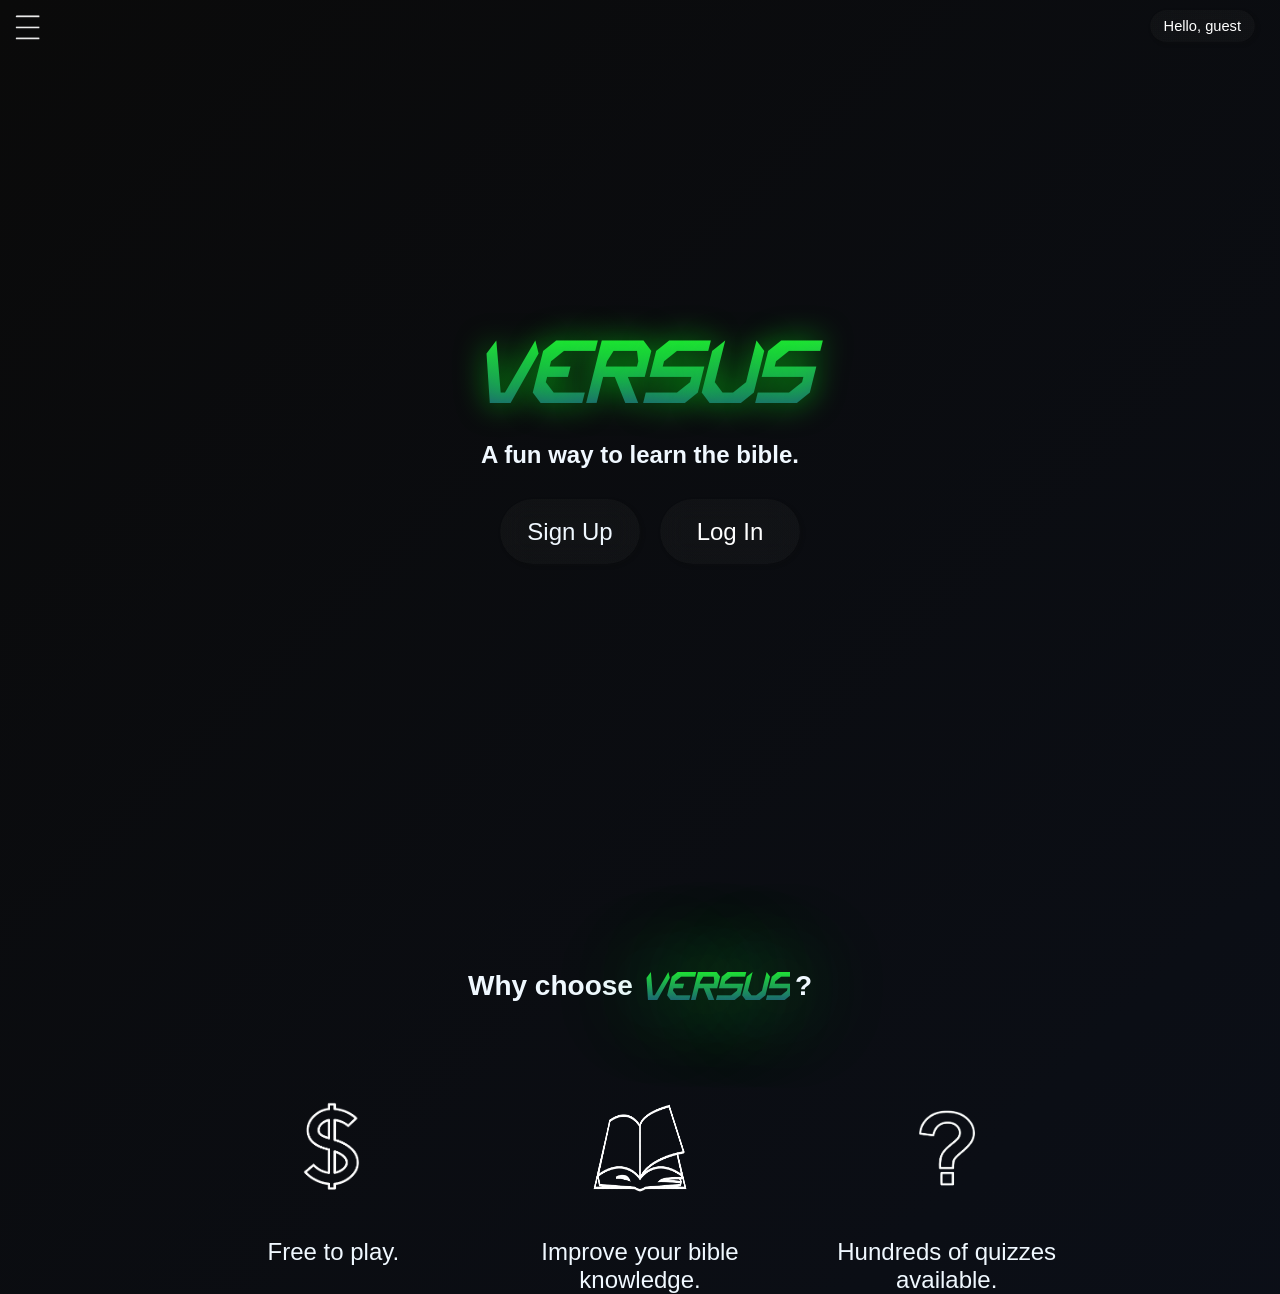
==== homeScreen.html @ 7b9af8fd "Versus 2.9 - Local SignUp added; - QOL Changes;" ====
<!DOCTYPE html>
<html lang="en">
<head>
    <meta charset="UTF-8">
    <meta name="viewport" content="width=device-width, initial-scale=1.0">
    <title>Versus</title>
    <link rel="stylesheet" href="style.css">
</head>

    <img id="menuButton" src="images/menu3-removebg-preview.png" alt="menu button">

    <div class="menu">
        <div id="overlay"></div>

        <div id="menuPage">
            <a href="homeScreen.html">
                <p class="goHomeVs"><i>VERSUS</i></p>
            </a>

            <a href="homeScreen.html">
                <div class="homeOp">
                    <img src="images/home.-icon.png" alt="home icon">
                    <p>Home</p>
                </div>
            </a>

            <div>
                
            <a href="quizScreen.html">
                <div class="playQuiz">
                    <p class="playIcon">▶️</p>
                    <p class="playTxt">Play quiz</p>
                </div>
            </a>

            <a href="JourneyScreen.html">
                <div class="myJourney">
                    <p class="mapIcon">🗺️</p>
                    <p class="journey">My journey</p>
                </div>
            </a>

            <a href="questsScreen.html">
                <div class="dailyQuests">
                    <p class="targetIcon">🎯</p>
                    <p class="questsTxt">Quests</p>
                </div>
            </a>

            <div class="versusMode">
                <p class="duelIcon">⚔️</p>
                <p class="versusTxt">Versus mode</p>
            </div>

            <div class="ranking">
                <p class="trophyIcon">🏆</p>
                <p class="rankingTxt">Ranking</p>
            </div>

        </div>    
    </div>

<header class="arial">

        <div id="accountBox" class="arial">
            <div class="accountInfo">
                <p id="accountName">Hello, guest</p>
                <span id="accountLevel"></span>
            </div>
        </div>

            <div id="versus">
                <i>VERSUS</i>
            </div>
            
            <h2>A fun way to learn the bible.</h2>
        
        <div class="buttons" id="authButtons">
            <a href="signUpScreen.html">
                <div>
                    <div class="logButton arial">
                        <p>Sign Up</p>
                    </div>
            </a>
        </div>

            <div class="logButton arial">
                <a href="logInScreen.html" style="color: white;">
                    <p>Log In</p>
                </a>
            </div>
        </div>

</header>

<body>
   
    <section class="why arial">
        <p>Why choose <p class="whyVersus"><i>VERSUS</i></p>?</p>
    </section>

    <div class="whyImages">
    <img src="images/cifrao.png" alt="cifrão">
    <img src="images/biblia-removebg-preview.png" alt="bíblia">
    <img src="images/interrogation.png" alt="interrogação">
</div>

<div class="WhyCaption arial">
    <p>Free to play.</p>
    <p>Improve your bible knowledge.</p>
    <p>Hundreds of quizzes available.</p>
</div>


    <script src="JS/home.js"></script>
</body>
</html>
---- style.css ----
@charset "UTF-8";
@font-face {
    font-family: 'computerist';
    src: url('fonts/Computerist.ttf') format('truetype');
}

@font-face {
    font-family: 'new hope';
    src: url('fonts/NewHope.ttf') format('truetype');
}





* {
    max-width: 100%;
    margin: 0;
}

.arial {
    font-family: Arial, Helvetica, sans-serif;
    color: #f0f8ff;
}

a {
    text-decoration: none;
    color: black;
}

a:visited {
    color: inherit;
}

a:active {
  color: inherit;
}

header {
    display: flex;
    flex-direction: column;
    align-items: center;
    height: 100vh;
    text-align: center;
    justify-content: center;

    background: linear-gradient(135deg, #0a0a0a, #0c1220, #020617);
    background-size: 400% 400%;
    animation: gradientMove 15s ease infinite;
}

#accountBox {
    position: absolute;
    top: 10px;
    right: 25px;

    padding: 8px 14px;
    border-radius: 20px;

    box-shadow: 2px 2px 2px 2px rgba(10, 10, 10, 0.158);
    backdrop-filter: blur(12px);
    -webkit-backdrop-filter: blur(12px);
    background: 
        linear-gradient(#2a2a2a20, #2a2a2a20) padding-box,
        linear-gradient(to right, #2a2a2a20, #2a2a2a20) border-box;

    color: white;
    font-size: 11pt;
    z-index: 30;
}

#accountBox > p {
    margin: 0;
}

#menuPage {
    position: fixed;
    width: 250px;
    top: 0;
    left: 0;
    height: 100vh;
    overflow: hidden;
    background-color: rgba(59, 62, 70, 0.507);
    width: 250px;
    height: 100vh;

    z-index: 1000;
    transform: translateX(-100%);
    transition: transform 0.3s ease;
}

#menuButton {
    position: fixed;
    top: 10px;
    left: 10px;
    width: 25px;
    height: 25px;
    padding: 5px;
    z-index: 1100;
    cursor: pointer;

    transition: transform 0.3s ease;
}

#menuButton:hover {
    width: 27px;
    height: 27px;
    background-color: rgba(255, 255, 255, 0.098);
    border-radius: 10px;
}

#menuButton.open {
    transform: translateX(250px);
}

#menuPage.open {
    transform: translateX(0);
}

#overlay {
    position: fixed;
    inset: 0;
    background: rgba(0, 0, 0, 0.4);
    opacity: 0;
    pointer-events: none;
    transition: opacity 0.3 ease;
    z-index: 900;
}

#overlay.show {
    opacity: 1;
    pointer-events: all;
}

.goHomeVs {
    font-family: new hope;
    width: fit-content;
    padding-top: 10px;
    padding-left: 7px;
    cursor: pointer;
    background: linear-gradient(
                #23E835,
                #1E3A8A);
    -webkit-background-clip: text;
    -webkit-text-fill-color: transparent;
    text-shadow:
        0 0 10px #00ff157c;
    font-size: 19pt;
    align-self: center;
}

.goHomeVs:active {
    transform: scale(0.95);
}

.homeOp {
    display: flex;
    font-family: new hope;
    margin-top: 35px;
    margin-left: 20px;
    cursor: pointer;

    transition: transform 0.4 ease, box-shadow 0.1 ease;
}

.homeOp > p {
    padding-top: 11px;
    padding-left: 3px;
    color: white;
}

.homeOp > img {
    height: 20px;
    width: 20px;
    padding: 5px;
    filter: invert(1);
}

.homeOp:hover {
    background-color: rgba(0, 0, 0, 0.19);
    border-radius: 7px 0px 0px 7px;
    transform: scale(1.05) translate(-3px, -3px);
}

.homeOp:active {
    transform: scale(0.95);
    box-shadow: 2px 2px 4px rgba(0, 0, 0, 0.11);
}

.playQuiz, 
.myJourney,
.dailyQuests, 
.versusMode,
.ranking {
    display: flex;
    font-family: new hope;
    margin-top: 5px;
    margin-left: 20px;
    cursor: pointer;

    transition: transform 0.2 ease, box-shadow 0.2 ease;
}

.playIcon,
.mapIcon,
.targetIcon,
.duelIcon,
.trophyIcon {
    height: 20px;
    width: 20px;
    padding: 5px;
    padding-left: 3px;
}

.playTxt, 
.questsTxt,
.versusTxt,
.rankingTxt {
    padding-top: 11px;
    color: white;
}

.playQuiz:hover {
    background-color: rgba(0, 0, 0, 0.19);
    border-radius: 7px 0px 0px 7px;
    transform: scale(1.05) translate(-3px, -3px);
}

.playQuiz:active {
    transform: scale(0.95);
    box-shadow: 2px 2px 4px rgba(0, 0, 0, 0.11);
}

.journey {
    padding-top: 12px;
    padding-left: 1px;
    color: white;
}

.myJourney:hover {
    background-color: rgba(0, 0, 0, 0.19);
    border-radius: 7px 0px 0px 7px;
    transform: scale(1.05) translate(-3px, -3px);
}

.myJourney:active {
    transform: scale(0.95);
    box-shadow: 2px 2px 4px rgba(0, 0, 0, 0.11);
}

.dailyQuests:hover {
    background-color: rgba(0, 0, 0, 0.19);
    border-radius: 7px 0px 0px 7px;
    transform: scale(1.05) translate(-3px, -3px);
}

.dailyQuests:active {
    transform: scale(0.95);
    box-shadow: 2px 2px 4px rgba(0, 0, 0, 0.11);
}

.versusMode:hover {
    background-color: rgba(0, 0, 0, 0.19);
    border-radius: 7px 0px 0px 7px;
    transform: scale(1.05) translate(-3px, -3px);
}

.versusMode:active {
    transform: scale(0.95);
    box-shadow: 2px 2px 4px rgba(0, 0, 0, 0.11);
}

.ranking:hover {
    background-color: rgba(0, 0, 0, 0.19);
    border-radius: 7px 0px 0px 7px;
    transform: scale(1.05) translate(-3px, -3px);
}

.ranking:active {
    transform: scale(0.95);
    box-shadow: 2px 2px 4px rgba(0, 0, 0, 0.11);
}

#versus {
    margin: 0 auto;
    margin-bottom: 20px;
    font-family: new hope;
    font-weight: 10;
    background: linear-gradient(
                #23E835,
                #1E3A8A);
    -webkit-background-clip: text;
    -webkit-text-fill-color: transparent;
    text-shadow:
        0 0 30px #00fd1596;
    font-size: 67pt;
    align-self: center;
    width: 100%;
}

h2 {
    margin-bottom: 30px;
    color: #f0f8ff;
}

.buttons {
    display: flex;
    gap: 20px;
}

.logButton {
    padding: 10px;
    width: 120px;
    height: 45px;
    color: #f0f8ff;
    align-content: center;
    font-size: 18pt;
    border-radius: 45px;
    box-shadow: 2px 2px 2px 2px rgba(10, 10, 10, 0.158);
    backdrop-filter: blur(12px);
    -webkit-backdrop-filter: blur(12px);
    background: 
        linear-gradient(#2a2a2a20, #2a2a2a20) padding-box,
        linear-gradient(to right, #2a2a2a20, #2a2a2a20) border-box;
    cursor: pointer;

    transition: transform 0.2s ease, box-shadow 0.1s ease;
}

.logButton:hover {
    transform: scale(1.07) translate(-3px, -3px);
    filter:
    drop-shadow(0 2px 5px #1d7e4241);

    background: linear-gradient(135deg, #0a0a0a, #09180a, #020617);
    background-size: 400% 400%;
    animation: gradientMove 3s ease infinite;
}

.logButton:active {
    transform: translateY(4px);
    box-shadow: 0 2px 4px rgba(0, 0, 0, 0.4);
}

.logButton > p {
    margin: 0;
}

body {
    height: 97vh;
    background-image: linear-gradient(to right, #1A1A1A);

    background: linear-gradient(135deg, #0a0a0a, #0c1220, #020617);
    background-size: 400% 400%;
    animation: gradientMove 15s ease infinite;
}

.why {
    display: flex;
    font-weight: bold;
    justify-content: center;
    text-align: center;
    margin-top: 70px;
    font-size: 21pt;
    margin-bottom: 90px;
}

.whyVersus {
    font-family: new hope;
    font-weight: 10;
    background: linear-gradient(
                #23E835,
                #1E3A8A);
    -webkit-background-clip: text;
    -webkit-text-fill-color: transparent;
    text-shadow:
        0 0 90px #23E835;
    font-size: 30pt;
    align-self: center;
    margin-left: 7px;
    margin-right: 5px;
}

.whyImages > img {
    margin-bottom: 40px;
    width: 100px;
    height: 100px;
    filter: invert(1);
}

.WhyCaption {
    margin-top: 15px;
    font-size: 18pt;
}

.whyImages,
.WhyCaption {
    display: grid;
    grid-template-columns: repeat(3, 1fr); /* 3 colunas iguais */
    justify-items: center;
    text-align: center;
    gap: 20px;
    max-width: 900px;
    margin: 0 auto;
}


/* QUIZ SCREEN */


.goHomeVs3 {
    font-family: new hope;
    width: 100px;
    padding-top: 10px;
    padding-left: 7px;
    background: linear-gradient(
                #23E835,
                #1E3A8A);
    -webkit-background-clip: text;
    -webkit-text-fill-color: transparent;
    text-shadow:
        0 0 90px #23E835;
}

.goHomeVs3:active {
    transform: scale(0.95);
}

#modeSection {
    display: flex;
    flex-direction: column;
    align-items: center;
    text-align: center;
    justify-content: center;
    transform: translateY(28vh);
}

.mode {
    display: flex;
    flex-direction: column;
    background-color: #0c0c0c;
    height: 200px;
    width: 90%;         /*RESPONSIVIDADE */
    max-width: 580px;   /*RESPONSIVIDADE */
    margin: 0 auto;
    margin-bottom: 20px;
    padding: 10px;
    border-radius: 25px;
    box-shadow: 1px 1px 1px 1px rgba(142, 141, 141, 0.151);
    border: 3px solid transparent;
    background: 
        linear-gradient(#1A1A1A, #1A1A1A) padding-box,
        linear-gradient(#23E835, #1E3A8A) border-box;

    filter:
    drop-shadow(0 7px 12px #2431bd71);
}

.selectMode {
    font-weight: 10;
    text-align: left;
    font-family: new hope;
    margin-bottom: 50px;

    background: linear-gradient(
                #23E835,
                #1E3A8A);
    -webkit-background-clip: text;
    -webkit-text-fill-color: transparent;
    text-shadow:
        0 0 90px #23E835;
    font-size: 30pt;
}

.modeBut {
    display: flex;
    gap: 23px;
    width: 100%;
    justify-content: center;
    margin-top: auto;
    padding-bottom: 4px;
}

.easyMode,
.midMode,
.hardMode,
.blessedMode {
    font-size: 14pt;
    padding: 5px;
    align-content: center;
    width: 103px;
    height: 50px;
    border-radius: 25px;
    box-shadow: 1px 1px 1px 1px rgba(142, 141, 141, 0.151);
    border: 3px solid transparent;
    background: 
        linear-gradient(#1A1A1A, #1A1A1A) padding-box,
        linear-gradient(to right, #23E835, #1E3A8A) border-box;
    cursor: pointer;

    transition: transform 0.2s ease, box-shadow 0.1s ease;
}

.easyMode:hover,
.midMode:hover,
.hardMode:hover,
.blessedMode:hover {
    transform: scale(1.07) translate(3px, -3px);
    filter:
    drop-shadow(0 7px 12px #2431bd71);
}

.easyMode:active,
.midMode:active,
.hardMode:active,
.blessedMode:active {
    transform: translateY(4px);
    box-shadow: 0 2px 4px rgba(0, 0, 0, 0.4);
}



/* SIGNUP SCREEN */


.goHomeVs2 {
    position: absolute;     /* HEADER NO CANTO SUPERIOR ESQUERDO */
    top: 8px;
    left: 8px;

    font-family: new hope;
    width: 100px;
    padding-top: 10px;
    padding-left: 7px;
    background: linear-gradient(
                #23E835,
                #1E3A8A);
    -webkit-background-clip: text;
    -webkit-text-fill-color: transparent;
    text-shadow:
        0 0 15px #23e8337c;
}

.goHomeVs2:active {
    transform: scale(0.95);
}

#signUpBody {
    background-color: #1a1a1a;
    display: flex;
    flex-direction: column;
    align-items: center;
    text-align: center;
    justify-content: center;
}

.signCard {
    display: flex;
    flex-direction: column; 
    width: 30%;
    height: 500px;
    min-width: 300px;
    max-width: 460px;
    padding: 10px;
    border-radius: 23px;

    background: #272727ab;
    backdrop-filter: blur(10px);
}

.signVs {
    font-family: new hope;
    font-size: 45pt;
    margin-top: 25px;
    margin-bottom: 30px;
    background: linear-gradient(
                #23E835,
                #1E3A8A);
    -webkit-background-clip: text;
    -webkit-text-fill-color: transparent;
    text-shadow:
        0 0 15px #23e8337c;
    align-self: center;
}

.create {
    font-size: 20pt;
    background: linear-gradient(
                #23E835,
                #1E3A8A);
    -webkit-background-clip: text;
    -webkit-text-fill-color: transparent;
    text-shadow:
        0 0 15px #23e8337c;
        font-weight: bold;

    margin-left: -15%;
}

.emailInput,
.passInput {
    margin-top: 20px;
    padding: 10px;
    background-color: rgba(27, 27, 27, 0.521);
    width: 90%;
    height: 40px;
    border-radius: 8px;
    justify-content: center;
    text-align: left;
    transform: translateX(2%);
}

.emailInput > img {
    position: absolute;
    width: 30px;
    left: 10px;
    top: 50%;
    transform: translateY(-50%);
}

.emailInput > input {
    margin-top: 6px;
    background: transparent;
    border: none;
    outline: none;
    color: white;
    font-size: 12pt;
    transform: translate(35px, 5px);
}

.passInput > img {
    position: absolute;
    width: 24px;
    left: 10px;
    top: 50%;
    transform: translate(3px, -50%);
}

.passInput > input {
    margin-top: 5px;
    background: transparent;
    border: none;
    outline: none;
    color: white;
    font-size: 12pt;
    transform: translate(35px, 4px);
    padding-top: 5px;
}

.g-recaptcha {
    transform: scale(0.60);
    width: fit-content;
}

.createLogBut {
    font-size: 12pt;
    width: 90%;
    height: 50px;
    border-radius: 35px;
    box-shadow: 2px 2px 2px 2px rgba(10, 10, 10, 0.158);
    backdrop-filter: blur(12px);
    -webkit-backdrop-filter: blur(12px);
    background: 
        linear-gradient(#2a2a2a20, #2a2a2a20) padding-box,
        linear-gradient(to right, #2a2a2a20, #2a2a2a20) border-box;
    cursor: pointer;
    border: none;

    transition: transform 0.2s ease, box-shadow 0.1s ease;
    transform: translateX(10px);
}

.createLogBut:hover {
    transform: scale(1.05) translateX(10px);
    filter:
    drop-shadow(0 2px 5px #1d7e4241);

    background: linear-gradient(135deg, #0a0a0a, #09180a, #020617);
    background-size: 400% 400%;
    animation: gradientMove 3s ease infinite;
}

.createLogBut:active {
    transform: scale(0.95);
}

.alreadyLog {
    margin-top: 10px;
    font-size: 7pt;
}

.alreadyLog > a:hover {
    text-decoration: underline;
}

.alreadyLog > a:visited {
    color: inherit;
}

.alreadyLog > a:active {
    color: inherit;
}




/* LOGIN SCREEN */


#loginBody {
    background-color: #1a1a1a;
    display: flex;
    flex-direction: column;
    align-items: center;
    text-align: center;
    justify-content: center;
}


.logCard {
    display: flex;
    flex-direction: column; 
    width: 30%;
    height: 430px;
    min-width: 300px;
    max-width: 460px;
    padding: 10px;
    border-radius: 23px;
    
    background: #272727ab;
    backdrop-filter: blur(10px);
}


.log {
    font-size: 20pt;
    background: linear-gradient(
                #23E835,
                #1E3A8A);
    -webkit-background-clip: text;
    -webkit-text-fill-color: transparent;
    text-shadow:
        0 0 15px #23e8337c;
        font-weight: bold;

    margin-left: -32%;
}



/* JOURNEY SCREEN */


#journeyBody {
    background-color: #1a1a1a;
    display: flex;
    flex-direction: column;

    background: linear-gradient(135deg, #0a0a0a, #0f172a, #020617);
    background-size: 400% 400%;
    animation: gradientMove 10s ease infinite;
}

@keyframes gradientMove {
    0% { background-position: 0% 50%; }
    50% { background-position: 100% 50%; }
    100% { background-position: 0% 50%; }
}

#journeyBody > section {
    display: flex;
    flex-wrap: wrap;
    justify-content: center;
    gap: 10px;   
}

.goHomeVs4 {
    position: absolute;     /* HEADER NO CANTO SUPERIOR ESQUERDO */
    top: 8px;
    left: 8px;

    font-family: new hope;
    width: fit-content;
    padding-top: 10px;
    padding-left: 7px;
    background: linear-gradient(
                #23E835,
                #1E3A8A);
    -webkit-background-clip: text;
    -webkit-text-fill-color: transparent;
    text-shadow:
        0 0 15px #23e8337c;

    font-size: 18pt;
}

.goHomeVs4:active {
    transform: scale(0.95);
}

.statsCard {
    margin-top: 50px;
    margin-left: 60px;

    display: flex;
    flex-direction: column;
    width: 23%;
    height: 563px;
    min-width: 300px;
    max-width: 460px;
    padding: 15px;
    border-radius: 23px;
    
    background: #070608;
    backdrop-filter: blur(10px);
}

.journeyTxt {
    font-size: 30pt;
    background: linear-gradient(
                #23E835,
                #1E3A8A);
    -webkit-background-clip: text;
    -webkit-text-fill-color: transparent;
    text-shadow:
        0 0 15px #23e8337c;
        font-weight: bold;
        
    padding: 10px;
    margin-bottom: 10px;
}

.levelLine {
    display: flex;          /*                 */
    gap: 7px;              /*  TEXTOS INLINE  */
    width: fit-content;   /*                 */

    padding-top: 10px;
    padding-left: 12px;
}

.levelTitle {
    background: linear-gradient(to right,
                #23E835 10%,
                #1E3A8A 90%);
    -webkit-background-clip: text;
    -webkit-text-fill-color: transparent;
    text-shadow:
        0 0 15px #23e8337c;
        font-weight: bold;
}

.xpBar {
    margin-top: 5px;
    margin-bottom: 5px;
    margin-left: 12px;
    width: 80%;
    height: 20px;
    background-color: #111;
    border-radius: 10px;
}

.xpFill {
    height: 100%;
    width: 0%;
    border-radius: 10px;

    background: linear-gradient(
        to right,
        #23E835,
        #1E3A8A);

    transition: width 0.4s ease;
}

.xpTxt {
    margin-left: 25px;
    padding-bottom: 9px;
}

.lvlBox {
    border-radius: 18px;
    margin-bottom: 20px;
    
    background: #302f2f;
    backdrop-filter: blur(10px);
}

.achievBox {
    border-radius: 18px;
    padding: 10px;

    background: #302f2f;
    backdrop-filter: blur(10px);
    margin-bottom: 15px;
}

.achievsLink {
    display: flex;
    justify-content: space-between;
}

.achievsLink > a {
    color: white;
    font-size: 9pt;
}

.achievsLink > a:hover {
    text-decoration: underline;
}

.achievTxt {
    background: linear-gradient(to right,
        #ffd900 10%,
        #ffffff 85%);
    -webkit-background-clip: text;
    -webkit-text-fill-color: transparent;
    text-shadow:
        0 0 15px #e5e823cc;
        font-weight: bold;

    margin-bottom: 10px;
}

.compQuiz {
    display: flex;          /*   TEXTOS INLINE   */
    gap: 7px;              /*                   */

    width: 95%;
    padding: 3px;
    background: #474747;
    backdrop-filter: blur(10px);
    border-radius: 10px;
    margin-bottom: 5px;
}

.check {
    padding-left: 3px;
    color: #3bc540;
    transform: scale(1.2);
}

.achievs {
    padding-top: 3px;
}

.achievs > strong {
    color: #099cf1;
}

.nextReward {
    display: flex;
    gap: 7px;

    border-radius: 18px;
    margin-bottom: 15px;
    padding: 10px;
    
    background: #302f2f;
    backdrop-filter: blur(10px);
}

.nextReward > strong {
    color: #5eff00;
    text-shadow: 
        0 0 5px #73ff00;

    font-family: Arial, Helvetica, sans-serif;
}

#verses {
    border-radius: 18px;
    padding: 10px;

    background: #302f2f;
    backdrop-filter: blur(10px);
}

.verseTxt {
    background: linear-gradient(to right,
        #ffd900 10%,
        #ffffff 85%);
    -webkit-background-clip: text;
    -webkit-text-fill-color: transparent;
    text-shadow:
        0 0 15px #e5e823cc;
        font-weight: bold;

    width: fit-content;
}

#verseRef {
    color: #5eff00;
    text-shadow: 
        0 0 5px #73ff00;
}

.dailyChallenge {
    display: flex;
    gap: 7px;

    border-radius: 18px;
    margin-top: 16px;
    padding: 7px;
    font-size: 9.5pt;
    
    background: #302f2f;
    backdrop-filter: blur(10px);
}

.statsCard2 {
    margin: 50px 20px 20px;
    display: grid;
    grid-template-columns: repeat(auto-fit, minmax(320px, 1fr));
    gap: 10px;

    width: min(90vw, 800px);
    min-height: 540px;
    height: auto;

    padding: 15px;
    border-radius: 23px;    
    background: #070608;
    backdrop-filter: blur(10px);
    overflow: hidden;
}

.statsCard2 > .journeyTxt {
    grid-column: 1 / -1;
    width: fit-content;
}

.leftJourney {
    display: flex;
    flex-direction: column;
    align-items: center;
    padding: 30px;
}

.rank {
    width: fit-content;
}

.ranked {
    background: linear-gradient(to right,
                #23E835 10%,
                #1E3A8A 90%);
    -webkit-background-clip: text;
    -webkit-text-fill-color: transparent;
    text-shadow:
        0 0 15px #23e8337c;
        font-weight: bold;
        font-size: 18pt;

    margin-bottom: 50px;
}

.mainRank {
    height: 200px;
    width: 200px;
}

.rankTxt {
    margin-left: 65px;

    background: linear-gradient(to right,
        #FDB982 20%,
        #ffffff 75%);
    -webkit-background-clip: text;
    -webkit-text-fill-color: transparent;
    text-shadow:
        0 0 15px #FDB982;
        font-weight: bold;

    width: fit-content;
}

.rankBar {
    grid-column: 1;
    margin-top: 10px;
    height: 10px;
    width: 180px;
    max-width: 80%;
    background-color: #111;
    border-radius: 10px;
}

.rankFill {
    height: 100%;
    width: 0%;
    border-radius: 10px;

    background: linear-gradient(
        to right,
        #FDB982,
        #ffffff);

    transition: width 0.4s ease;
}

.battleBar {
    grid-column: 1;
    position: relative;
    margin-top: 50px;
    width: 250px;
    height: 20px;
    background: #111;
    border-radius: 20px;
    overflow: hidden;
}

.losses, 
.wins {
    height: 100%;
    transition: width 0.5s ease;
}

.wins {
    position: absolute;
    left: 0;
    height: 100%;
    width: 0%;

    background: linear-gradient(to right, #23E835, #00ff88);
    box-shadow: 0 0 10px #23E83588;
}

.losses {
    position: absolute;
    right: 0;
    height: 100%;
    width: 0%;

    background: linear-gradient(to left, #1e90ff, #003cff);
    box-shadow: 0 0 10px #1e90ff88;
}

.middleLine {
    position: absolute;
    right: 50%;
    width: 2px;
    height: 100%;
    background: white;
    transition: left 0.5s ease;
    z-index: 2;
}

.battleTxt {
    grid-column: 1;
    margin-top: 10px;
    margin-left: 15px;
    left: 0;
    width: fit-content;
}

.stats {
    position: relative;
    width: 100%;
    height: 100%;
    min-height: 445px;
    max-height: 445px;
    background-color: #302f2f;
    border-radius: 18px;
    justify-items: center;
    justify-content: center;
    align-self: center;
}

.statsItems {
    display: flex;          /*   TEXTOS INLINE   */
    gap: 7px;              /*                   */

    width: 90%;
    margin-top: 10px;
    padding: 10px;
    background: #474747;
    backdrop-filter: blur(10px);
    border-radius: 10px;
}

.statsItems > strong {
    color: #5eff00;
    text-shadow: 
        0 0 5px #73ff00;

    font-family: Arial, Helvetica, sans-serif;
}




/* QUESTS SCREEN */

#questsBody {
    background-color: #1a1a1a;
    display: flex;
    flex-direction: column;
    justify-content: center;

    background: linear-gradient(135deg, #0a0a0a, #0f172a, #020617);
    background-size: 400% 400%;
    animation: gradientMove 10s ease infinite;
}

.questsCard {
    width: 400px;
    height: 80%;
    padding: 15px;
    border-radius: 23px;
    align-self: center;
    
    background: #272727ab;
    backdrop-filter: blur(10px);
}

.dailyBut {
    width: 70px;
    height: 40px;
    padding: 5px;
    margin-left: 22%;

    text-align: center;
    align-content: center;
    border-radius: 12px 12px 0px 0px;

    background: #272727ab;
    backdrop-filter: blur(10px);
}
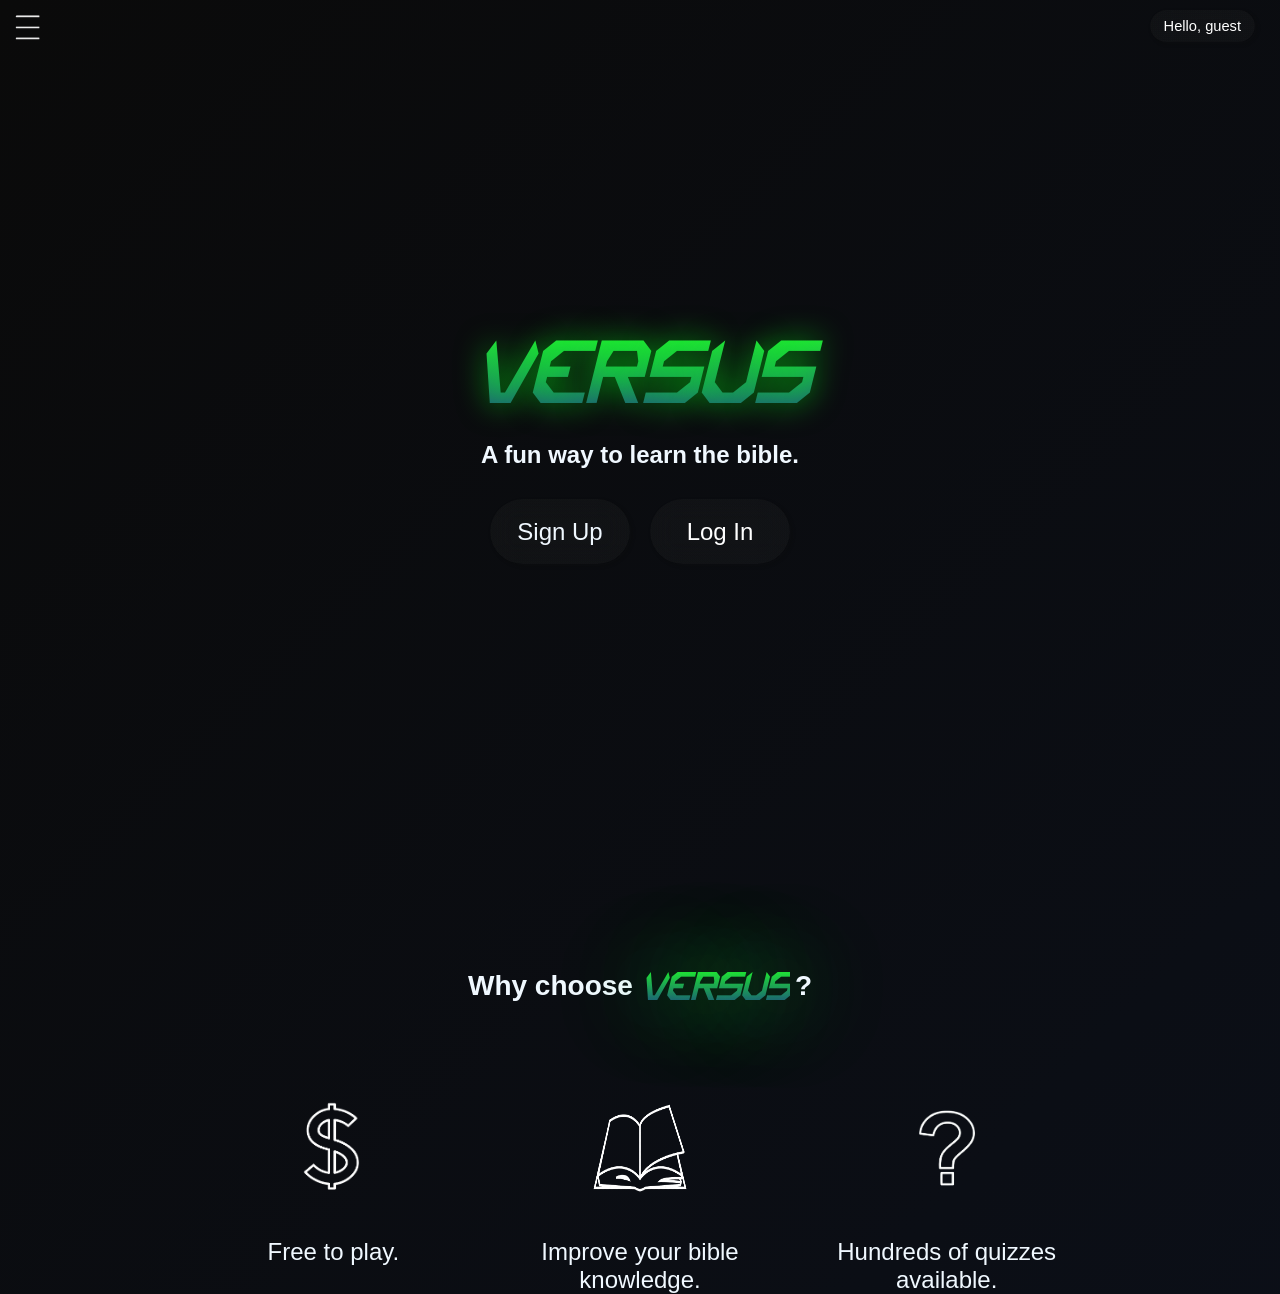
==== commit eb11ce56: "Versus 2.9.7 - Daily Streak Popup fixed;" ====
--- a/homeScreen.html
+++ b/homeScreen.html
@@ -6,8 +6,7 @@
     <title>Versus</title>
     <link rel="stylesheet" href="style.css">
 </head>
-
-    <img id="menuButton" src="images/menu3-removebg-preview.png" alt="menu button">
+<body> <img id="menuButton" src="images/menu3-removebg-preview.png" alt="menu button">
 
     <div class="menu">
         <div id="overlay"></div>
@@ -24,8 +23,6 @@
                 </div>
             </a>
 
-            <div>
-                
             <a href="quizScreen.html">
                 <div class="playQuiz">
                     <p class="playIcon">▶️</p>
@@ -57,11 +54,19 @@
                 <p class="rankingTxt">Ranking</p>
             </div>
 
+            <div class="showDailyStreak">
+                <p class="fireIcon">🔥</p>
+                <p class="streakTxt">Daily streak</p>
+            </div>
+
+            <div class="logout">
+                <img class="logoutIcon" src="images/logout-icon-removebg-preview.png" alt="logout-icon">
+                <p class="logoutTxt">Log Out</p>
+            </div>
         </div>    
     </div>
 
-<header class="arial">
-
+    <header class="arial">
         <div id="accountBox" class="arial">
             <div class="accountInfo">
                 <p id="accountName">Hello, guest</p>
@@ -69,49 +74,59 @@
             </div>
         </div>
 
-            <div id="versus">
-                <i>VERSUS</i>
-            </div>
-            
-            <h2>A fun way to learn the bible.</h2>
+        <div id="versus">
+            <i>VERSUS</i>
+        </div>
         
+        <h2>A fun way to learn the bible.</h2>
+
+        <a href="quizScreen.html">
+            <button id="playQuizButton" style="display: none;">
+                Play Quiz
+            </button>
+        </a>
+    
         <div class="buttons" id="authButtons">
             <a href="signUpScreen.html">
-                <div>
-                    <div class="logButton arial">
-                        <p>Sign Up</p>
-                    </div>
-            </a>
-        </div>
-
-            <div class="logButton arial">
+                <div class="logButton arial">
+                    <p>Sign Up</p>
+                </div>
+            </a> <div class="logButton arial">
                 <a href="logInScreen.html" style="color: white;">
                     <p>Log In</p>
                 </a>
             </div>
         </div>
+    </header>
 
-</header>
-
-<body>
-   
     <section class="why arial">
-        <p>Why choose <p class="whyVersus"><i>VERSUS</i></p>?</p>
+        <p>Why choose </p>
+        <p class="whyVersus"><i>VERSUS</i></p>?
     </section>
 
     <div class="whyImages">
-    <img src="images/cifrao.png" alt="cifrão">
-    <img src="images/biblia-removebg-preview.png" alt="bíblia">
-    <img src="images/interrogation.png" alt="interrogação">
-</div>
+        <img src="images/cifrao.png" alt="cifrão">
+        <img src="images/biblia-removebg-preview.png" alt="bíblia">
+        <img src="images/interrogation.png" alt="interrogação">
+    </div>
 
-<div class="WhyCaption arial">
-    <p>Free to play.</p>
-    <p>Improve your bible knowledge.</p>
-    <p>Hundreds of quizzes available.</p>
-</div>
+    <div class="WhyCaption arial">
+        <p>Free to play.</p>
+        <p>Improve your bible knowledge.</p>
+        <p>Hundreds of quizzes available.</p>
+    </div>
 
+    <div id="streakPopup" class="streakPopup">
+        <p class="streakTitle arial">🔥 Daily Streak</p>
+        <p id="streakMessage" class="arial">
+            You are on a 1 day streak!
+        </p>
+        <button id="closeStreakPopup" class="closePopupButton arial">
+            OK
+        </button>
+    </div>
 
+    <script src="JS/storage.js"></script>
     <script src="JS/home.js"></script>
 </body>
 </html>
--- a/style.css
+++ b/style.css
@@ -201,6 +201,34 @@
     transition: transform 0.2 ease, box-shadow 0.2 ease;
 }
 
+.logout {
+    display: flex;
+    font-family: new hope;
+    cursor: pointer;
+
+    width: 100%;
+    position: absolute;
+    bottom: 10px;
+    left: 18px;
+    margin-bottom: 10px;
+
+    transition: transform 0.2 ease, box-shadow 0.2 ease;
+}
+
+.showDailyStreak {
+    display: flex;
+    font-family: new hope;
+    cursor: pointer;
+
+    padding: 5px;
+    width: 90%;
+    position: absolute;
+    bottom: 60px;
+    left: 16px;
+
+    transition: transform 0.2 ease, box-shadow 0.2 ease;
+}
+
 .playIcon,
 .mapIcon,
 .targetIcon,
@@ -212,6 +240,17 @@
     padding-left: 3px;
 }
 
+.logoutIcon {
+    height: 35px;
+    width: fit-content;
+
+    filter: invert(1);
+}
+
+.fireIcon {
+    font-size: 14pt;
+}
+
 .playTxt, 
 .questsTxt,
 .versusTxt,
@@ -220,6 +259,17 @@
     color: white;
 }
 
+.logoutTxt {
+    margin-top: 12px;
+    color: white;
+}
+
+.streakTxt {
+    color: white;
+    padding-top: 8px;
+    padding-left: 4px;
+}
+
 .playQuiz:hover {
     background-color: rgba(0, 0, 0, 0.19);
     border-radius: 7px 0px 0px 7px;
@@ -277,6 +327,28 @@
 }
 
 .ranking:active {
+    transform: scale(0.95);
+    box-shadow: 2px 2px 4px rgba(0, 0, 0, 0.11);
+}
+
+.logout:hover {
+    background-color: rgba(0, 0, 0, 0.19);
+    border-radius: 7px 0px 0px 7px;
+    transform: scale(1.05) translate(-3px, -3px);
+}
+
+.logout:active {
+    transform: scale(0.95);
+    box-shadow: 2px 2px 4px rgba(0, 0, 0, 0.11);
+}
+
+.showDailyStreak:hover {
+    background-color: rgba(0, 0, 0, 0.19);
+    border-radius: 7px 0px 0px 7px;
+    transform: scale(1.05) translate(-3px, -3px);
+}
+
+.showDailyStreak:active {
     transform: scale(0.95);
     box-shadow: 2px 2px 4px rgba(0, 0, 0, 0.11);
 }
@@ -346,6 +418,44 @@
     margin: 0;
 }
 
+#playQuizButton {
+    padding: 10px;
+    width: 135px;
+    height: 60px;
+
+    border: none;
+    color: #f0f8ff;
+    align-items: center;
+    justify-content: center;
+    font-size: 14pt;
+    border-radius: 45px;
+
+    box-shadow: 2px 2px 2px 2px rgba(10, 10, 10, 0.158);
+    backdrop-filter: blur(12px);
+    -webkit-backdrop-filter: blur(12px);
+    background: 
+        linear-gradient(#2a2a2a20, #2a2a2a20) padding-box,
+        linear-gradient(to right, #2a2a2a20, #2a2a2a20) border-box;
+    cursor: pointer;
+
+    transition: transform 0.2s ease, box-shadow 0.1s ease;
+}
+
+#playQuizButton:hover {
+    transform: scale(1.1);
+    filter:
+    drop-shadow(0 2px 5px #1d7e4241);
+
+    background: linear-gradient(135deg, #0a0a0a, #09180a, #020617);
+    background-size: 400% 400%;
+    animation: gradientMove 3s ease infinite;
+}
+
+#playQuizButton:active {
+    transform: scale(0.97);
+    box-shadow: 0 2px 4px rgba(0, 0, 0, 0.4);
+}
+
 body {
     height: 97vh;
     background-image: linear-gradient(to right, #1A1A1A);
@@ -404,6 +514,111 @@
     margin: 0 auto;
 }
 
+#streakPopup {
+    position: fixed;
+
+    top: 25px;
+    right: 25px;
+
+    width: 280px;
+
+    padding: 18px;
+
+    border-radius: 18px;
+
+    background: rgba(18, 18, 18, 0.95);
+
+    border: 2px solid #23E835;
+
+    box-shadow:
+        0 0 15px rgba(35, 232, 53, 0.35),
+        0 0 30px rgba(30, 58, 138, 0.25);
+
+    backdrop-filter: blur(10px);
+
+    z-index: 9999;
+
+    opacity: 0;
+    transform: translateY(-20px);
+
+    transition:
+        opacity 0.4s ease,
+        transform 0.4s ease;
+
+    animation: streakGlow 2s infinite;
+}
+
+#streakPopup.showPopup {
+    opacity: 1;
+    transform: translateY(0);
+}
+
+.streakTitle {
+    font-size: 16pt;
+    font-weight: bold;
+
+    margin-bottom: 10px;
+
+    color: #23E835;
+}
+
+#streakMessage {
+    color: white;
+    font-size: 12pt;
+}
+
+#closeStreakPopup {
+    margin-top: 18px;
+
+    width: 100%;
+    height: 42px;
+
+    border: none;
+    border-radius: 14px;
+
+    background: linear-gradient(135deg, #23E835, #1E3A8A);
+
+    color: white;
+    font-size: 12pt;
+    font-weight: bold;
+
+    cursor: pointer;
+
+    transition:
+        transform 0.2s ease,
+        filter 0.2s ease;
+
+    z-index: 10000;
+}
+
+#closeStreakPopup:hover {
+    transform: scale(1.03);
+
+    filter:
+        drop-shadow(0 0 8px rgba(35, 232, 53, 0.45));
+}
+
+#closeStreakPopup:active {
+    transform: scale(0.96);
+}
+
+@keyframes streakGlow {
+    0% {
+        box-shadow:
+            0 0 10px rgba(35, 232, 53, 0.25);
+    }
+
+    50% {
+        box-shadow:
+            0 0 25px rgba(35, 232, 53, 0.55);
+    }
+
+    100% {
+        box-shadow:
+            0 0 10px rgba(35, 232, 53, 0.25);
+    }
+}
+
 
 /* QUIZ SCREEN */
 
@@ -413,13 +628,14 @@
     width: 100px;
     padding-top: 10px;
     padding-left: 7px;
+
     background: linear-gradient(
                 #23E835,
                 #1E3A8A);
     -webkit-background-clip: text;
     -webkit-text-fill-color: transparent;
     text-shadow:
-        0 0 90px #23E835;
+        0 0 30px #00fd1596;
 }
 
 .goHomeVs3:active {
@@ -444,19 +660,14 @@
     max-width: 580px;   /*RESPONSIVIDADE */
     margin: 0 auto;
     margin-bottom: 20px;
-    padding: 10px;
+    padding: 15px;
     border-radius: 25px;
-    box-shadow: 1px 1px 1px 1px rgba(142, 141, 141, 0.151);
-    border: 3px solid transparent;
-    background: 
-        linear-gradient(#1A1A1A, #1A1A1A) padding-box,
-        linear-gradient(#23E835, #1E3A8A) border-box;
-
-    filter:
-    drop-shadow(0 7px 12px #2431bd71);
+    background: #272727ab;
+    backdrop-filter: blur(10px);
 }
 
 .selectMode {
+    width: fit-content;
     font-weight: 10;
     text-align: left;
     font-family: new hope;
@@ -468,7 +679,7 @@
     -webkit-background-clip: text;
     -webkit-text-fill-color: transparent;
     text-shadow:
-        0 0 90px #23E835;
+        0 0 30px #00fd1596;
     font-size: 30pt;
 }
 
@@ -476,7 +687,7 @@
     display: flex;
     gap: 23px;
     width: 100%;
-    justify-content: center;
+    align-items: center;
     margin-top: auto;
     padding-bottom: 4px;
 }
@@ -488,14 +699,17 @@
     font-size: 14pt;
     padding: 5px;
     align-content: center;
-    width: 103px;
-    height: 50px;
+    width: 130px;
+    height: 60px;
     border-radius: 25px;
-    box-shadow: 1px 1px 1px 1px rgba(142, 141, 141, 0.151);
-    border: 3px solid transparent;
+    border: none;
+
+    box-shadow: 1px 1px 1px 1px rgba(10, 10, 10, 0.158);
+    backdrop-filter: blur(12px);
+    -webkit-backdrop-filter: blur(12px);
     background: 
-        linear-gradient(#1A1A1A, #1A1A1A) padding-box,
-        linear-gradient(to right, #23E835, #1E3A8A) border-box;
+        linear-gradient(#2a2a2a13, #2a2a2a13) padding-box,
+        linear-gradient(to right, #2a2a2a13, #2a2a2a13) border-box;
     cursor: pointer;
 
     transition: transform 0.2s ease, box-shadow 0.1s ease;
@@ -505,9 +719,13 @@
 .midMode:hover,
 .hardMode:hover,
 .blessedMode:hover {
-    transform: scale(1.07) translate(3px, -3px);
+    transform: scale(1.1);
     filter:
-    drop-shadow(0 7px 12px #2431bd71);
+    drop-shadow(0 2px 5px #1d7e4241);
+
+    background: linear-gradient(135deg, #0a0a0a, #09180a, #020617);
+    background-size: 400% 400%;
+    animation: gradientMove 3s ease infinite;
 }
 
 .easyMode:active,
@@ -518,7 +736,159 @@
     box-shadow: 0 2px 4px rgba(0, 0, 0, 0.4);
 }
 
-
+#quizSection {
+    justify-content: center;
+}
+
+.quizCard {
+    display: flex;
+    flex-direction: column;
+    justify-content: flex-start;
+    width: 30%;
+    min-height: 350px;
+    height: auto;
+    min-width: 300px;
+    max-width: 350px;
+
+    padding: 15px;
+    border-radius: 23px;
+
+    background: #272727ab;
+    backdrop-filter: blur(10px);
+
+    transform: translateY(60%);
+}
+
+#questionTitle {
+    font-size: 20pt;
+
+    transform: translateY(30%);
+}
+
+#optionsContainer {
+    display: flex;
+    flex-wrap: wrap;
+    gap: 20px;
+    justify-content: center;
+    transform: translateY(30%);
+}
+
+.optionButton {
+    font-family: Arial, Helvetica, sans-serif;
+    color: white;
+    font-size: 14pt;
+
+    padding: 5px;
+    align-content: center;
+    width: 130px;
+    height: 60px;
+    border-radius: 25px;
+    border: none;
+
+    box-shadow: 1px 1px 1px 1px rgba(10, 10, 10, 0.158);
+    backdrop-filter: blur(12px);
+    -webkit-backdrop-filter: blur(12px);
+    background: 
+        linear-gradient(#2a2a2a13, #2a2a2a13) padding-box,
+        linear-gradient(to right, #2a2a2a13, #2a2a2a13) border-box;
+    cursor: pointer;
+
+    transition: transform 0.2s ease, box-shadow 0.1s ease;
+}
+
+.optionButton:hover {
+    transform: scale(1.1);
+    filter:
+    drop-shadow(0 2px 5px #1d7e4241);
+
+    background: linear-gradient(135deg, #0a0a0a, #09180a, #020617);
+    background-size: 400% 400%;
+    animation: gradientMove 3s ease infinite;
+}
+
+.optionButton:active {
+    transform: translateY(4px);
+    box-shadow: 0 2px 4px rgba(0, 0, 0, 0.4);
+}
+
+#feedbackText {
+    margin-top: 20px;
+    text-align: center;
+
+    color: #5eff00;
+    text-shadow: 
+        0 0 5px #73ff00;
+
+    transition: all 0.2s ease;
+}
+
+#nextQuestionButton {
+    font-size: 12pt;
+    color: white;
+
+    align-self: center;
+    width: 75%;
+    height: 50px;
+
+    border-radius: 35px;
+    backdrop-filter: blur(12px);
+    -webkit-backdrop-filter: blur(12px);
+
+    border: none;
+    cursor: pointer;
+
+    background: linear-gradient(135deg, #0a0a0a, #09180a, #020617);
+    background-size: 400% 400%;
+    animation: gradientMove 3s ease infinite;
+}
+
+#nextQuestionButton:hover {
+    transform: scale(1.05);
+}
+
+#nextQuestionButton:active {
+    transform: scale(0.97);
+}
+
+#finishQuizButton {
+    font-size: 12pt;
+    color: white;
+
+    align-self: center;
+    width: 75%;
+    height: 50px;
+
+    border-radius: 35px;
+    backdrop-filter: blur(12px);
+    -webkit-backdrop-filter: blur(12px);
+
+    border: none;
+    cursor: pointer;
+
+    background: linear-gradient(135deg, #0a0a0a, #090e18, #020617);
+    background-size: 400% 400%;
+    animation: gradientMove 3s ease infinite;
+}
+
+#finishQuizButton:hover {
+    transform: scale(1.05);
+}
+
+#finishQuizButton:active {
+    transform: scale(0.97);
+}
+
+.quizBottom {
+    margin-top: 20px;
+
+    display: flex;
+    flex-direction: column;
+    align-items: center;
+
+    gap: 10px;
+
+    padding-top: 20px;
+}
 
 /* SIGNUP SCREEN */
 
@@ -654,8 +1024,9 @@
 
 .createLogBut {
     font-size: 12pt;
-    width: 90%;
-    height: 50px;
+    width: 75%;
+    height: 42px;
+
     border-radius: 35px;
     box-shadow: 2px 2px 2px 2px rgba(10, 10, 10, 0.158);
     backdrop-filter: blur(12px);
@@ -663,15 +1034,15 @@
     background: 
         linear-gradient(#2a2a2a20, #2a2a2a20) padding-box,
         linear-gradient(to right, #2a2a2a20, #2a2a2a20) border-box;
+
     cursor: pointer;
     border: none;
 
     transition: transform 0.2s ease, box-shadow 0.1s ease;
-    transform: translateX(10px);
 }
 
 .createLogBut:hover {
-    transform: scale(1.05) translateX(10px);
+    transform: scale(1.05);
     filter:
     drop-shadow(0 2px 5px #1d7e4241);
 
@@ -744,6 +1115,50 @@
         font-weight: bold;
 
     margin-left: -32%;
+}
+
+.logBut {
+    font-size: 12pt;
+    width: 75%;
+    height: 50px;
+    margin-top: 40px;
+    align-content: center;
+    justify-self: center;
+
+    border-radius: 35px;
+    box-shadow: 2px 2px 2px 2px rgba(10, 10, 10, 0.158);
+    backdrop-filter: blur(12px);
+    -webkit-backdrop-filter: blur(12px);
+    background: 
+        linear-gradient(#2a2a2a20, #2a2a2a20) padding-box,
+        linear-gradient(to right, #2a2a2a20, #2a2a2a20) border-box;
+
+    cursor: pointer;
+    border: none;
+
+    transition: transform 0.2s ease, box-shadow 0.1s ease;
+}
+
+.logBut:hover {
+    transform: scale(1.05);
+    filter:
+    drop-shadow(0 2px 5px #1d7e4241);
+
+    background: linear-gradient(135deg, #0a0a0a, #09180a, #020617);
+    background-size: 400% 400%;
+    animation: gradientMove 3s ease infinite;
+}
+
+.logBut:active {
+    transform: scale(0.95);
+}
+
+#loginEmail {
+    margin-top: 1px;
+}
+
+#loginPassword {
+    margin-top: 1px;
 }
 
 
@@ -1042,7 +1457,7 @@
 }
 
 .ranked {
-    background: linear-gradient(to right,
+    background: linear-gradient(
                 #23E835 10%,
                 #1E3A8A 90%);
     -webkit-background-clip: text;
@@ -1061,16 +1476,8 @@
 }
 
 .rankTxt {
-    margin-left: 65px;
-
-    background: linear-gradient(to right,
-        #FDB982 20%,
-        #ffffff 75%);
-    -webkit-background-clip: text;
-    -webkit-text-fill-color: transparent;
-    text-shadow:
-        0 0 15px #FDB982;
-        font-weight: bold;
+    justify-self: center;
+    font-weight: bold;
 
     width: fit-content;
 }
